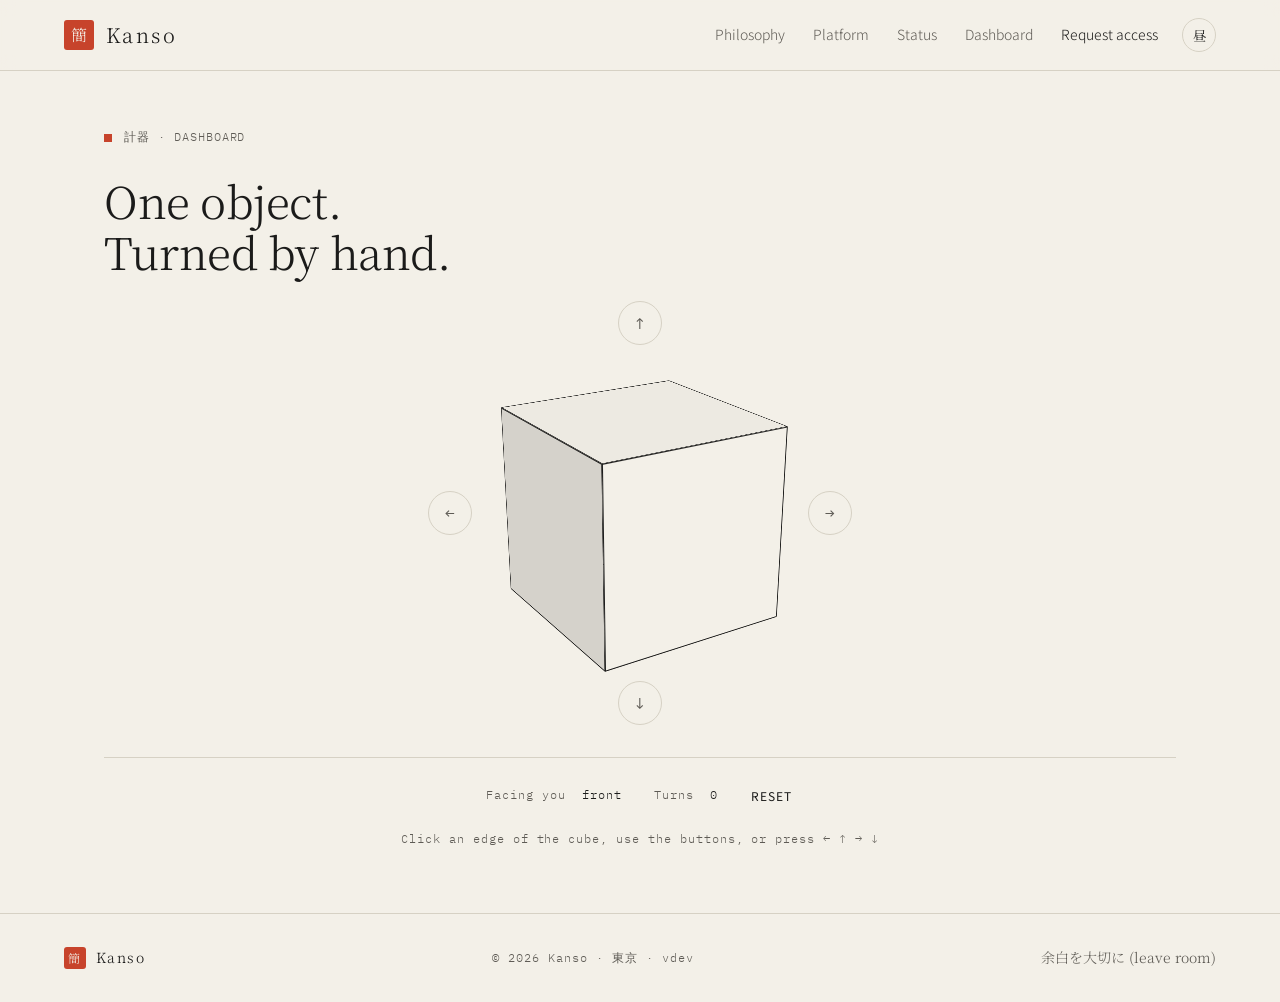
==== dashboard.html @ 7495c72b "init" ====
<!doctype html>
<html lang="en">
<head>
  <meta charset="utf-8">
  <meta name="viewport" content="width=device-width, initial-scale=1">
  <title>Kanso — Dashboard</title>
  <meta name="description" content="A still cube that turns only when you ask it to.">
  <link rel="preconnect" href="https://fonts.googleapis.com">
  <link rel="preconnect" href="https://fonts.gstatic.com" crossorigin>
  <link href="https://fonts.googleapis.com/css2?family=Noto+Serif+JP:wght@300;500&family=Noto+Sans+JP:wght@300;400;500&family=IBM+Plex+Mono:wght@400&display=swap" rel="stylesheet">
  <link rel="stylesheet" href="styles.css">
</head>
<body>
  <header class="nav">
    <a class="brand" href="/" aria-label="Kanso home">
      <span class="hanko" aria-hidden="true">簡</span>
      <span class="brand-name">Kanso</span>
    </a>
    <nav aria-label="Primary">
      <ul class="nav-links">
        <li><a href="/#philosophy">Philosophy</a></li>
        <li><a href="/#platform">Platform</a></li>
        <li><a href="/#status">Status</a></li>
        <li><a href="/dashboard" aria-current="page">Dashboard</a></li>
        <li><a href="/#join" class="nav-cta">Request access</a></li>
      </ul>
    </nav>
    <button class="theme-toggle" type="button" aria-label="Toggle night mode">
      <span class="theme-day">昼</span><span class="theme-night">夜</span>
    </button>
  </header>

  <main>
    <section class="section dashboard">
      <header class="section-head">
        <p class="eyebrow mono">計器 · dashboard</p>
        <h1>One object.<br>Turned by hand.</h1>
      </header>

      <div class="cube-stage">
        <button class="cube-btn" type="button" data-dir="up" aria-label="Turn up">↑</button>
        <button class="cube-btn" type="button" data-dir="left" aria-label="Turn left">←</button>

        <div class="cube-scene" aria-label="Cube. Click an edge, use the buttons, or press the arrow keys to turn it.">
          <div class="cube">
            <div class="face front"></div>
            <div class="face back"></div>
            <div class="face right"></div>
            <div class="face left"></div>
            <div class="face top"></div>
            <div class="face bottom"></div>
          </div>
          <span class="cube-hint" data-dir="up"></span>
          <span class="cube-hint" data-dir="right"></span>
          <span class="cube-hint" data-dir="down"></span>
          <span class="cube-hint" data-dir="left"></span>
        </div>

        <button class="cube-btn" type="button" data-dir="right" aria-label="Turn right">→</button>
        <button class="cube-btn" type="button" data-dir="down" aria-label="Turn down">↓</button>
      </div>

      <div class="cube-panel mono">
        <p>Facing you <span class="cube-readout" id="cube-facing">front</span></p>
        <p>Turns <span class="cube-readout" id="cube-turns">0</span></p>
        <button class="btn btn-ghost cube-reset" type="button">Reset</button>
      </div>
      <p class="cube-note mono">Click an edge of the cube, use the buttons, or press ← ↑ → ↓</p>
    </section>
  </main>

  <footer class="footer">
    <div class="footer-brand">
      <span class="hanko small" aria-hidden="true">簡</span>
      <span>Kanso</span>
    </div>
    <p class="mono">© 2026 Kanso · 東京 · v<span id="version">…</span></p>
    <p class="footer-quote">余白を大切に (leave room)</p>
  </footer>

  <script src="main.js"></script>
  <script src="cube.js"></script>
</body>
</html>
---- styles.css ----
/* Kanso: urban Japanese minimalism
   Washi paper, sumi ink, one vermilion accent. */

:root {
  --paper: #f3f0e8;
  --paper-2: #ebe7dc;
  --ink: #1b1b1a;
  --ink-soft: #5e5b55;
  --line: #d6d1c4;
  --shu: #c7432b;        /* vermilion, used sparingly */
  --ok: #3f6b4f;
  --warn: #b0802a;

  --serif: "Noto Serif JP", "Hiragino Mincho ProN", Georgia, serif;
  --sans: "Noto Sans JP", "Hiragino Sans", system-ui, sans-serif;
  --mono: "IBM Plex Mono", ui-monospace, monospace;

  --gutter: clamp(16px, 5vw, 72px);
  --max: 1200px;
  color-scheme: light;
}

:root[data-theme="dark"] {
  --paper: #121212;
  --paper-2: #1a1a19;
  --ink: #ece8df;
  --ink-soft: #9c978d;
  --line: #2c2b28;
  --shu: #e0583e;
  --ok: #6fae86;
  --warn: #d6a54a;
  color-scheme: dark;
}

@media (prefers-color-scheme: dark) {
  :root:not([data-theme="light"]) {
    --paper: #121212;
    --paper-2: #1a1a19;
    --ink: #ece8df;
    --ink-soft: #9c978d;
    --line: #2c2b28;
    --shu: #e0583e;
    --ok: #6fae86;
    --warn: #d6a54a;
    color-scheme: dark;
  }
}

*, *::before, *::after { box-sizing: border-box; }

html { scroll-behavior: smooth; }

body {
  margin: 0;
  background: var(--paper);
  color: var(--ink);
  font-family: var(--sans);
  font-weight: 300;
  font-size: 17px;
  line-height: 1.7;
  -webkit-font-smoothing: antialiased;
  transition: background .4s ease, color .4s ease;
}

h1, h2, h3 {
  font-family: var(--serif);
  font-weight: 300;
  letter-spacing: -0.01em;
  margin: 0;
}

a { color: inherit; text-decoration: none; }
p { margin: 0; }
ol, ul { list-style: none; margin: 0; padding: 0; }

.mono { font-family: var(--mono); font-size: 12px; letter-spacing: .08em; }
.jp { font-family: var(--serif); font-size: .7em; color: var(--ink-soft); margin-left: .4em; }
.vertical { writing-mode: vertical-rl; text-orientation: upright; }

.visually-hidden {
  position: absolute; width: 1px; height: 1px; overflow: hidden;
  clip: rect(0 0 0 0); white-space: nowrap;
}

:focus-visible { outline: 1px solid var(--shu); outline-offset: 4px; }

/* ---------- Nav ---------- */
.nav {
  position: sticky; top: 0; z-index: 10;
  display: flex; align-items: center; gap: 24px;
  padding: 18px var(--gutter);
  background: color-mix(in srgb, var(--paper) 88%, transparent);
  backdrop-filter: blur(8px);
  border-bottom: 1px solid var(--line);
}

.brand { display: flex; align-items: center; gap: 12px; margin-right: auto; }
.brand-name { font-family: var(--serif); font-size: 20px; letter-spacing: .12em; }

.hanko {
  display: grid; place-items: center;
  width: 30px; height: 30px;
  background: var(--shu); color: var(--paper);
  font-family: var(--serif); font-size: 16px; line-height: 1;
  border-radius: 3px;
}
.hanko.small { width: 22px; height: 22px; font-size: 12px; }

.nav-links { display: flex; gap: 28px; font-size: 14px; }
.nav-links a { position: relative; color: var(--ink-soft); transition: color .2s; }
.nav-links a:hover { color: var(--ink); }
.nav-links a::after {
  content: ""; position: absolute; left: 0; bottom: -4px;
  width: 0; height: 1px; background: var(--shu); transition: width .3s ease;
}
.nav-links a:hover::after { width: 100%; }
.nav-cta { color: var(--ink) !important; }

.theme-toggle {
  border: 1px solid var(--line); background: none; color: var(--ink);
  width: 34px; height: 34px; border-radius: 50%;
  font-family: var(--serif); cursor: pointer;
}
.theme-night { display: none; }
:root[data-theme="dark"] .theme-day { display: none; }
:root[data-theme="dark"] .theme-night { display: inline; }

/* ---------- Buttons ---------- */
.btn {
  display: inline-flex; align-items: center; gap: 10px;
  padding: 14px 26px; font-size: 14px; letter-spacing: .06em;
  border: 1px solid var(--ink); border-radius: 0;
  font-family: var(--sans); cursor: pointer;
  transition: background .25s, color .25s, border-color .25s;
}
.btn-primary { background: var(--ink); color: var(--paper); }
.btn-primary:hover { background: var(--shu); border-color: var(--shu); }
.btn-ghost { background: transparent; color: var(--ink); border-color: transparent; padding-left: 0; }
.btn-ghost:hover { color: var(--shu); }

/* ---------- Hero ---------- */
.hero {
  position: relative;
  max-width: var(--max); margin: 0 auto;
  min-height: calc(100vh - 71px);
  display: grid; grid-template-columns: 40px 1.3fr 1fr; gap: 48px;
  align-items: center;
  padding: 80px var(--gutter);
}

.hero-vertical {
  align-self: start;
  font-family: var(--serif); font-size: 13px; letter-spacing: .4em;
  color: var(--ink-soft);
  border-left: 1px solid var(--line); padding-left: 12px;
}

.eyebrow { color: var(--ink-soft); text-transform: uppercase; margin-bottom: 28px; }
.eyebrow::before {
  content: ""; display: inline-block; width: 8px; height: 8px;
  background: var(--shu); margin-right: 12px; vertical-align: middle;
}

.hero h1 { font-size: clamp(40px, 6vw, 76px); line-height: 1.12; }
.lede { max-width: 30em; margin-top: 32px; color: var(--ink-soft); }
.hero-actions { display: flex; flex-wrap: wrap; gap: 16px; margin-top: 44px; }

.hero-meta { display: flex; flex-direction: column; gap: 28px; }
.clock {
  display: flex; justify-content: space-between; align-items: baseline;
  border-top: 1px solid var(--ink); padding-top: 12px;
}
.clock-label { color: var(--ink-soft); }
.clock-time { font-size: 22px; letter-spacing: .1em; }

.city { width: 100%; height: auto; color: var(--ink); }
.line-route {
  stroke: var(--shu);
  stroke-dasharray: 520; stroke-dashoffset: 520;
  animation: draw 2.4s .4s ease forwards;
}
.stations circle { fill: var(--paper); stroke: var(--ink); stroke-width: 2; }
@keyframes draw { to { stroke-dashoffset: 0; } }

/* ---------- Sections ---------- */
.section {
  max-width: var(--max); margin: 0 auto;
  padding: 120px var(--gutter);
  border-top: 1px solid var(--line);
}
.section-head { margin-bottom: 72px; }
.section h2 { font-size: clamp(30px, 4vw, 48px); line-height: 1.25; }

/* Principles */
.principles { display: grid; grid-template-columns: repeat(3, 1fr); }
.principle {
  position: relative; overflow: hidden;
  padding: 40px 32px 48px;
  border-left: 1px solid var(--line);
  min-height: 300px;
}
.principle:last-child { border-right: 1px solid var(--line); }
.principle h3 { font-size: 24px; margin-bottom: 16px; }
.principle p { color: var(--ink-soft); font-size: 15px; max-width: 22em; }
.kanji {
  position: absolute; right: -10px; bottom: -40px;
  font-family: var(--serif); font-size: 180px; line-height: 1;
  color: var(--ink); opacity: .05;
  transition: opacity .5s ease, transform .6s ease;
}
.principle:hover .kanji { opacity: .1; transform: translateY(-8px); }

/* Route */
.route { position: relative; display: grid; gap: 0; }
.route::before {
  content: ""; position: absolute; left: 27px; top: 28px; bottom: 28px;
  width: 4px; background: var(--shu);
}
.stop {
  position: relative;
  display: grid; grid-template-columns: 58px 1fr; gap: 32px;
  align-items: start; padding: 22px 0;
}
.stop-code {
  position: relative; z-index: 1;
  display: grid; place-items: center;
  width: 58px; height: 58px; border-radius: 50%;
  background: var(--paper); border: 3px solid var(--ink);
  font-size: 13px; font-weight: 500;
  transition: border-color .3s;
}
.stop:hover .stop-code { border-color: var(--shu); }
.stop h3 { font-size: 22px; margin: 10px 0 6px; }
.stop p { color: var(--ink-soft); font-size: 15px; max-width: 34em; }

/* Status board */
.board { border-top: 1px solid var(--ink); }
.board-row {
  display: grid; grid-template-columns: 1fr 2fr 1fr 1.4fr; gap: 16px;
  padding: 18px 0; border-bottom: 1px solid var(--line);
  font-size: 15px; align-items: center;
}
.board-head {
  font-family: var(--mono); font-size: 11px; letter-spacing: .14em;
  text-transform: uppercase; color: var(--ink-soft);
}
.status { display: inline-flex; align-items: center; gap: 10px; }
.status::before { content: ""; width: 8px; height: 8px; border-radius: 50%; }
.status.ok::before { background: var(--ok); }
.status.warn::before { background: var(--warn); animation: blink 2s infinite; }
@keyframes blink { 50% { opacity: .3; } }
.board-note { margin-top: 20px; color: var(--ink-soft); }

/* Join */
.join {
  position: relative; overflow: hidden;
  background: var(--paper-2);
  max-width: none;
  padding-left: max(var(--gutter), calc((100vw - var(--max)) / 2 + var(--gutter)));
}
.join-inner { position: relative; z-index: 1; max-width: 560px; }
.join h2 { margin-bottom: 40px; }
.join-form { display: flex; gap: 0; border: 1px solid var(--ink); }
.join-form input {
  flex: 1; min-width: 0;
  padding: 14px 18px; border: 0; background: transparent;
  font: inherit; font-size: 15px; color: var(--ink);
}
.join-form input::placeholder { color: var(--ink-soft); opacity: .7; }
.join-form input:focus { outline: none; }
.join-form:focus-within { border-color: var(--shu); }
.join-form .btn { border: 0; }
.form-msg { min-height: 1.7em; margin-top: 14px; font-size: 14px; color: var(--ink-soft); }
.form-msg.error { color: var(--shu); }
.join-mark {
  position: absolute; right: 6vw; top: 50%; transform: translateY(-50%);
  font-family: var(--serif); font-size: clamp(160px, 26vw, 360px); line-height: 1;
  color: var(--shu); opacity: .12;
}

/* Dashboard page: the cube sits in a 3x3 grid with a turn button on each side */
.dashboard { padding-top: 56px; padding-bottom: 64px; border-top: 0; }
.dashboard h1 { font-size: clamp(30px, 4vw, 44px); line-height: 1.15; }
.dashboard .section-head { margin-bottom: 24px; }
.cube-stage {
  display: grid; justify-content: center; align-items: center; gap: 8px;
  grid-template-areas: ". up ." "left scene right" ". down .";
}
.cube-btn[data-dir="up"] { grid-area: up; justify-self: center; }
.cube-btn[data-dir="down"] { grid-area: down; justify-self: center; }
.cube-btn[data-dir="left"] { grid-area: left; }
.cube-btn[data-dir="right"] { grid-area: right; }
.cube-btn {
  width: 44px; height: 44px;
  border: 1px solid var(--line); border-radius: 50%;
  background: none; color: var(--ink-soft);
  font-family: var(--mono); font-size: 16px; cursor: pointer;
  transition: color .2s, border-color .2s;
}
.cube-btn:hover { color: var(--shu); border-color: var(--shu); }
.cube-panel {
  display: flex; flex-wrap: wrap; justify-content: center; align-items: center; gap: 12px 32px;
  margin-top: 32px; padding-top: 20px; border-top: 1px solid var(--line);
  color: var(--ink-soft);
}
.cube-readout { color: var(--ink); margin-left: 8px; }
.cube-reset { padding: 8px 0; font-size: 12px; letter-spacing: .1em; text-transform: uppercase; }
.cube-scene {
  grid-area: scene;
  --size: min(200px, 38vw);
  --half: calc(var(--size) / 2);
  position: relative;
  display: grid; place-items: center;
  width: calc(var(--size) * 1.6); height: calc(var(--size) * 1.6);
  perspective: 1000px;
  cursor: pointer;
  -webkit-tap-highlight-color: transparent;
}
.cube {
  position: relative;
  width: var(--size); height: var(--size);
  transform-style: preserve-3d;
  transition: transform .6s cubic-bezier(.2, .7, .2, 1);
}
.face {
  position: absolute; inset: 0;
  border: 1px solid var(--ink);
  background: color-mix(in srgb, var(--ink) var(--shade), var(--paper));
}
/* Faces stay blank; slightly different tones make each turn readable. */
.face.front  { --shade: 0%;  transform: translateZ(var(--half)); }
.face.back   { --shade: 10%; transform: rotateY(180deg) translateZ(var(--half)); }
.face.right  { --shade: 6%;  transform: rotateY(90deg) translateZ(var(--half)); }
.face.left   { --shade: 14%; transform: rotateY(-90deg) translateZ(var(--half)); }
.face.top    { --shade: 3%;  transform: rotateX(90deg) translateZ(var(--half)); }
.face.bottom { --shade: 18%; transform: rotateX(-90deg) translateZ(var(--half)); }

/* A thin vermilion line marks the edge a click will turn towards. */
.cube-hint {
  position: absolute; background: var(--shu);
  opacity: 0; transition: opacity .2s;
}
.cube-hint[data-dir="up"], .cube-hint[data-dir="down"] { left: 35%; right: 35%; height: 2px; }
.cube-hint[data-dir="left"], .cube-hint[data-dir="right"] { top: 35%; bottom: 35%; width: 2px; }
.cube-hint[data-dir="up"] { top: 0; }
.cube-hint[data-dir="down"] { bottom: 0; }
.cube-hint[data-dir="left"] { left: 0; }
.cube-hint[data-dir="right"] { right: 0; }
.cube-scene[data-hover="up"] .cube-hint[data-dir="up"],
.cube-scene[data-hover="down"] .cube-hint[data-dir="down"],
.cube-scene[data-hover="left"] .cube-hint[data-dir="left"],
.cube-scene[data-hover="right"] .cube-hint[data-dir="right"] { opacity: 1; }
.cube-note { color: var(--ink-soft); text-align: center; margin-top: 16px; }

/* Footer */
.footer {
  display: flex; flex-wrap: wrap; align-items: center; justify-content: space-between; gap: 16px;
  padding: 32px var(--gutter);
  border-top: 1px solid var(--line);
  color: var(--ink-soft); font-size: 14px;
}
.footer-brand { display: flex; align-items: center; gap: 10px; font-family: var(--serif); color: var(--ink); letter-spacing: .1em; }
.footer-quote { font-family: var(--serif); }

/* Reveal on scroll */
.reveal { opacity: 0; transform: translateY(16px); transition: opacity .8s ease, transform .8s ease; }
.reveal.in { opacity: 1; transform: none; }

/* ---------- Responsive ---------- */
@media (max-width: 900px) {
  .hero { grid-template-columns: 1fr; min-height: auto; padding-top: 56px; gap: 56px; }
  .hero-vertical { display: none; }
  .principles { grid-template-columns: 1fr; }
  .principle { border-left: 0; border-right: 0 !important; border-top: 1px solid var(--line); min-height: 220px; padding: 32px 0; }
  .nav-links li:not(:last-child) { display: none; }
}

@media (max-width: 560px) {
  body { font-size: 16px; }
  .section { padding-top: 80px; padding-bottom: 80px; }
  .board-row { grid-template-columns: 1fr 1fr; row-gap: 4px; }
  .board-head { display: none; }
  .join-form { flex-direction: column; }
  .nav { gap: 12px; }
  .nav-links { font-size: 13px; }
}

@media (prefers-reduced-motion: reduce) {
  *, *::before, *::after { animation: none !important; transition: none !important; }
  .line-route { stroke-dashoffset: 0; }
  .reveal { opacity: 1; transform: none; }
}
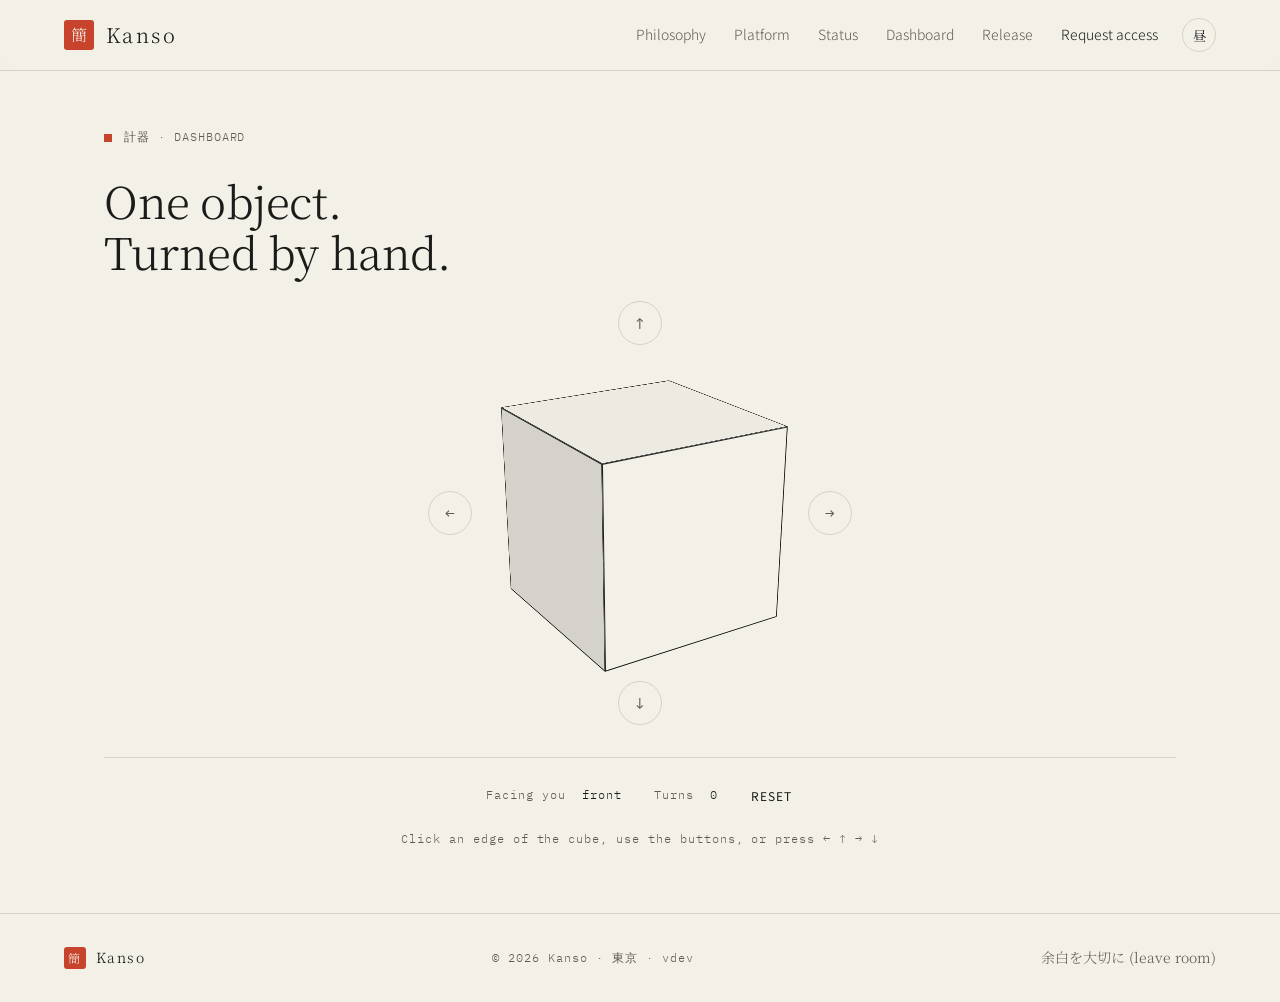
==== commit f30110f9: "Add a Release page next to Dashboard Shows the running version in large type and what is in this rel" ====
--- a/dashboard.html
+++ b/dashboard.html
@@ -22,6 +22,7 @@
         <li><a href="/#platform">Platform</a></li>
         <li><a href="/#status">Status</a></li>
         <li><a href="/dashboard" aria-current="page">Dashboard</a></li>
+        <li><a href="/release">Release</a></li>
         <li><a href="/#join" class="nav-cta">Request access</a></li>
       </ul>
     </nav>
--- a/styles.css
+++ b/styles.css
@@ -161,6 +161,7 @@
   background: var(--shu); margin-right: 12px; vertical-align: middle;
 }
 
+.test-banner { font-family: var(--serif); font-size: clamp(48px, 10vw, 128px); line-height: 1; color: var(--shu); margin-bottom: 32px; }
 .hero h1 { font-size: clamp(40px, 6vw, 76px); line-height: 1.12; }
 .lede { max-width: 30em; margin-top: 32px; color: var(--ink-soft); }
 .hero-actions { display: flex; flex-wrap: wrap; gap: 16px; margin-top: 44px; }
@@ -282,6 +283,15 @@
 .dashboard { padding-top: 56px; padding-bottom: 64px; border-top: 0; }
 .dashboard h1 { font-size: clamp(30px, 4vw, 44px); line-height: 1.15; }
 .dashboard .section-head { margin-bottom: 24px; }
+
+.release { padding-top: 56px; padding-bottom: 64px; border-top: 0; }
+.release h1 { font-size: clamp(30px, 4vw, 44px); line-height: 1.15; }
+.release .section-head { margin-bottom: 40px; }
+.release-version { font-size: clamp(36px, 7vw, 72px); color: var(--shu); line-height: 1; overflow-wrap: anywhere; }
+.release-note { max-width: 36em; margin-top: 20px; color: var(--ink-soft); font-size: 13px; }
+.release-title { margin-top: 64px; font-size: 22px; }
+.release-list { margin-top: 20px; border-top: 1px solid var(--line); }
+.release-list li { padding: 16px 0; border-bottom: 1px solid var(--line); }
 .cube-stage {
   display: grid; justify-content: center; align-items: center; gap: 8px;
   grid-template-areas: ". up ." "left scene right" ". down .";
